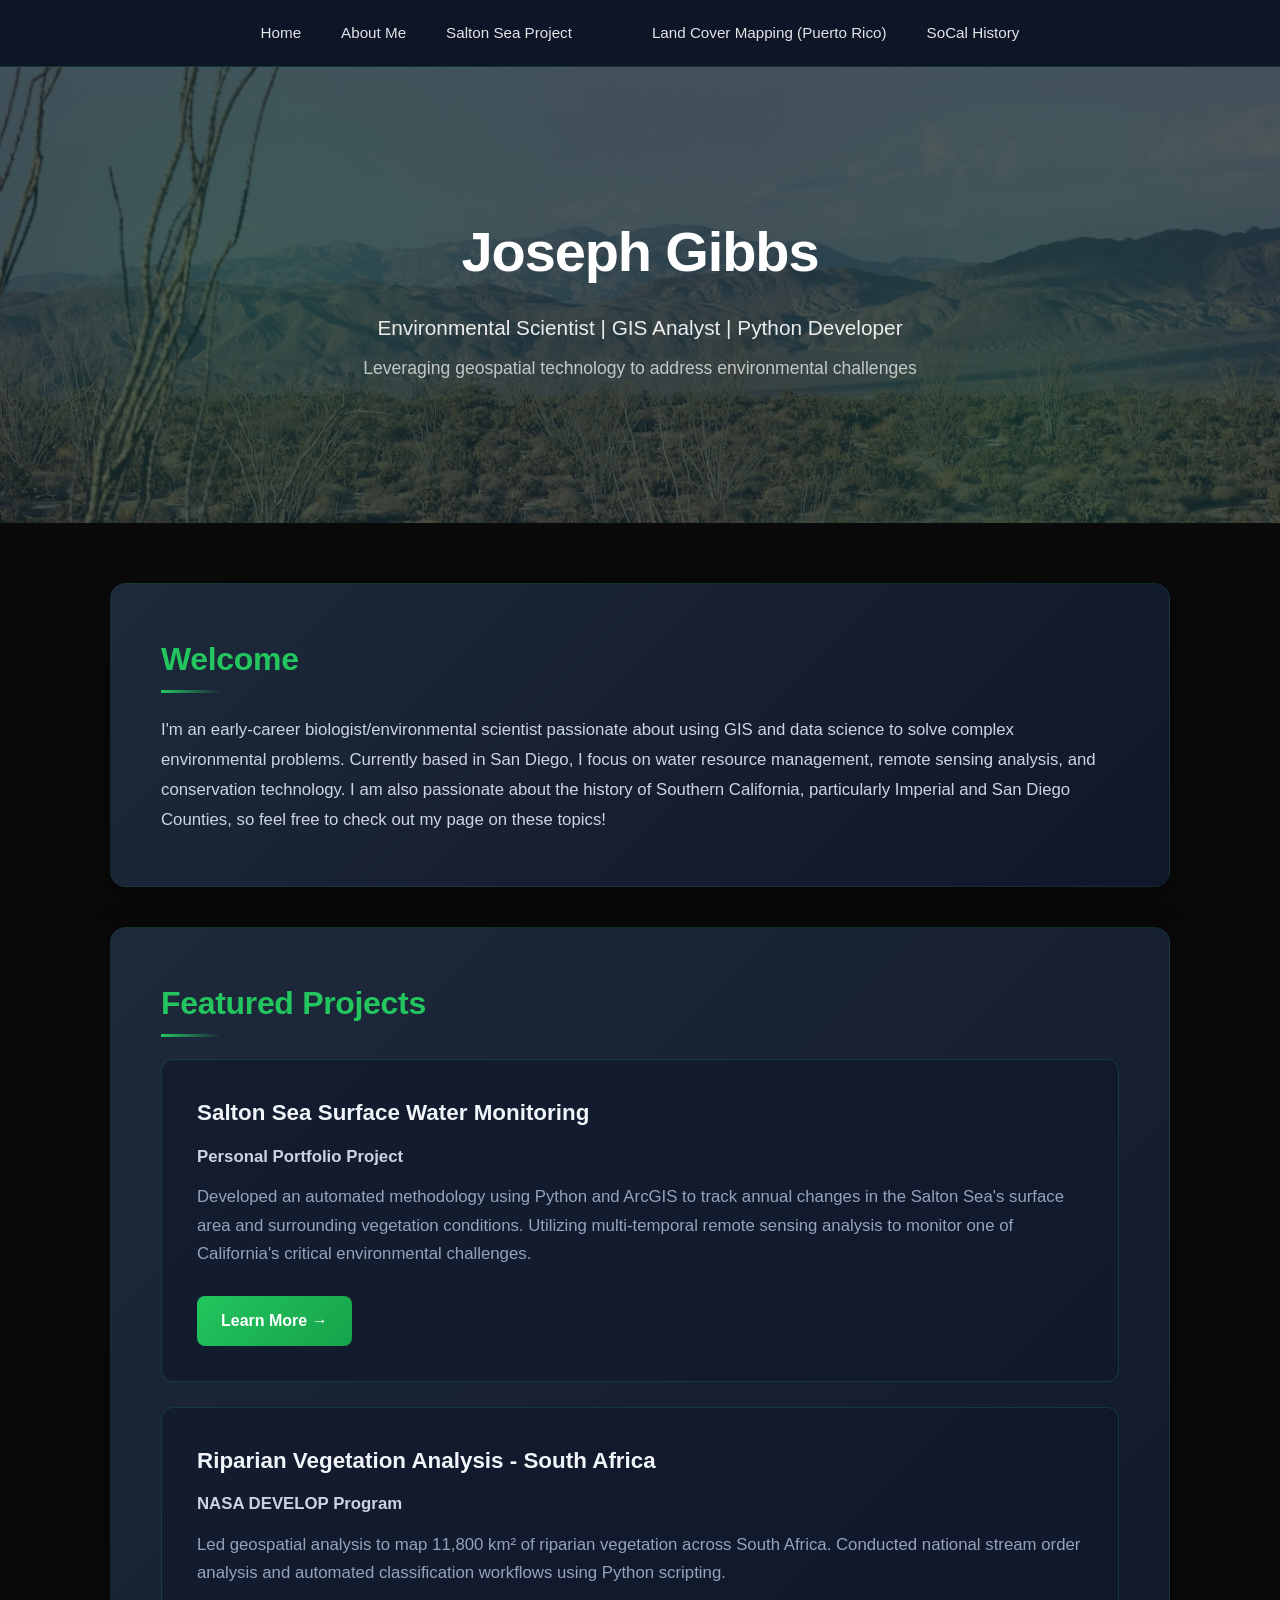
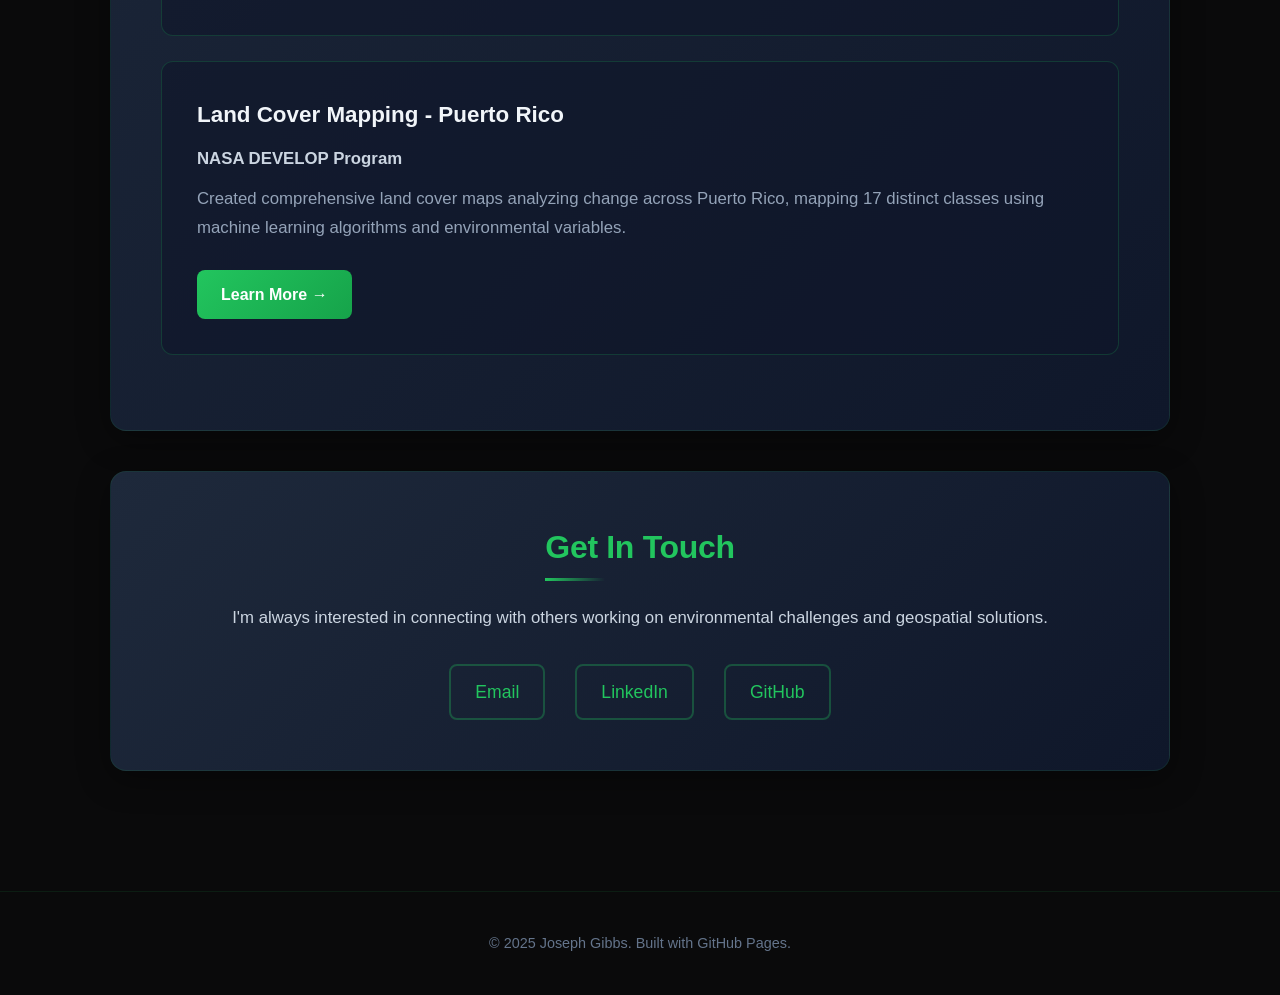
==== index.html @ ae23057c "Remove project link from index.html Removed project link for Riparian Vegetation Analysis." ====
<!DOCTYPE html>
<html lang="en">
<head>
    <meta charset="UTF-8">
    <meta name="viewport" content="width=device-width, initial-scale=1.0">
    <title>Joseph Gibbs - Environmental Scientist</title>
    <style>
        * {
            margin: 0;
            padding: 0;
            box-sizing: border-box;
        }
        
        body {
            font-family: 'Inter', -apple-system, BlinkMacSystemFont, 'Segoe UI', Roboto, sans-serif;
            line-height: 1.6;
            color: #e4e4e7;
            background: #0a0a0b;
        }
        
        nav {
            background: rgba(15, 23, 42, 0.95);
            backdrop-filter: blur(10px);
            padding: 20px 0;
            position: sticky;
            top: 0;
            z-index: 100;
            border-bottom: 1px solid rgba(34, 197, 94, 0.2);
        }
        
        nav ul {
            list-style: none;
            display: flex;
            justify-content: center;
            flex-wrap: wrap;
            gap: 40px;
            padding: 0 20px;
        }
        
        nav a {
            color: #e4e4e7;
            text-decoration: none;
            font-weight: 500;
            font-size: 0.95em;
            transition: all 0.3s ease;
            position: relative;
        }
        
        nav a::after {
            content: '';
            position: absolute;
            bottom: -5px;
            left: 0;
            width: 0;
            height: 2px;
            background: #22c55e;
            transition: width 0.3s ease;
        }
        
        nav a:hover {
            color: #22c55e;
        }
        
        nav a:hover::after {
            width: 100%;
        }
        
        header {
            background: linear-gradient(rgba(15, 23, 42, 0.7), rgba(15, 23, 42, 0.7)), url('IMG_2458.jpg');
            background-size: cover;
            background-position: center;
            background-attachment: fixed;
            color: white;
            padding: 140px 20px;
            text-align: center;
            position: relative;
            overflow: hidden;
        }
        
        header::before {
            content: '';
            position: absolute;
            top: 0;
            left: 0;
            right: 0;
            bottom: 0;
            background: radial-gradient(circle at 20% 50%, rgba(34, 197, 94, 0.15) 0%, transparent 50%),
                        radial-gradient(circle at 80% 80%, rgba(34, 197, 94, 0.15) 0%, transparent 50%);
        }
        
        header h1 {
            font-size: 3.5em;
            margin-bottom: 15px;
            position: relative;
            font-weight: 700;
            letter-spacing: -0.02em;
        }
        
        header p {
            font-size: 1.3em;
            opacity: 0.9;
            position: relative;
            font-weight: 300;
            margin-bottom: 10px;
        }
        
        header .tagline {
            font-size: 1.1em;
            opacity: 0.7;
            position: relative;
            font-weight: 300;
            max-width: 700px;
            margin: 0 auto;
        }
        
        .container {
            max-width: 1100px;
            margin: 0 auto;
            padding: 20px;
        }
        
        section {
            background: linear-gradient(135deg, #1e293b 0%, #0f172a 100%);
            margin: 40px 0;
            padding: 50px;
            border-radius: 16px;
            border: 1px solid rgba(34, 197, 94, 0.1);
            box-shadow: 0 8px 32px rgba(0, 0, 0, 0.4);
        }
        
        h2 {
            color: #22c55e;
            margin-bottom: 30px;
            font-size: 2em;
            font-weight: 700;
            letter-spacing: -0.01em;
            position: relative;
            display: inline-block;
        }
        
        h2::after {
            content: '';
            position: absolute;
            bottom: -8px;
            left: 0;
            width: 60px;
            height: 3px;
            background: linear-gradient(90deg, #22c55e, transparent);
        }
        
        section p {
            color: #cbd5e1;
            line-height: 1.8;
            font-size: 1.05em;
        }
        
        .project-card {
            background: rgba(15, 23, 42, 0.6);
            padding: 35px;
            margin-bottom: 25px;
            border-radius: 12px;
            border: 1px solid rgba(34, 197, 94, 0.2);
            transition: all 0.3s ease;
            position: relative;
            overflow: hidden;
        }
        
        .project-card::before {
            content: '';
            position: absolute;
            top: 0;
            left: 0;
            width: 4px;
            height: 100%;
            background: linear-gradient(180deg, #22c55e, #16a34a);
            transform: scaleY(0);
            transition: transform 0.3s ease;
        }
        
        .project-card:hover {
            transform: translateX(8px);
            border-color: rgba(34, 197, 94, 0.4);
            box-shadow: 0 12px 40px rgba(34, 197, 94, 0.2);
        }
        
        .project-card:hover::before {
            transform: scaleY(1);
        }
        
        .project-card h3 {
            color: #f1f5f9;
            margin-bottom: 12px;
            font-size: 1.4em;
            font-weight: 600;
        }
        
        .project-card p {
            color: #94a3b8;
            margin-bottom: 12px;
            line-height: 1.7;
        }
        
        .project-card strong {
            color: #cbd5e1;
        }
        
        .project-link {
            display: inline-flex;
            align-items: center;
            gap: 8px;
            background: linear-gradient(135deg, #22c55e, #16a34a);
            color: white;
            padding: 12px 24px;
            text-decoration: none;
            border-radius: 8px;
            margin-top: 15px;
            font-weight: 600;
            transition: all 0.3s ease;
        }
        
        .project-link:hover {
            transform: translateY(-2px);
            box-shadow: 0 8px 24px rgba(34, 197, 94, 0.4);
        }
        
        .contact {
            text-align: center;
        }
        
        .contact-links {
            display: flex;
            justify-content: center;
            gap: 30px;
            margin-top: 30px;
            flex-wrap: wrap;
        }
        
        .contact-links a {
            color: #22c55e;
            text-decoration: none;
            font-size: 1.1em;
            font-weight: 500;
            padding: 12px 24px;
            border: 2px solid rgba(34, 197, 94, 0.3);
            border-radius: 8px;
            transition: all 0.3s ease;
        }
        
        .contact-links a:hover {
            background: rgba(34, 197, 94, 0.1);
            border-color: #22c55e;
            transform: translateY(-2px);
        }
        
        footer {
            text-align: center;
            padding: 40px;
            color: #64748b;
            font-size: 0.9em;
            border-top: 1px solid rgba(34, 197, 94, 0.1);
            margin-top: 60px;
        }
        
        @media (max-width: 768px) {
            header h1 {
                font-size: 2.5em;
            }
            
            header {
                padding: 100px 20px;
            }
            
            section {
                padding: 30px 25px;
            }
            
            nav ul {
                gap: 20px;
            }
        }
    </style>
</head>
<body>
    <nav>
        <ul>
            <li><a href="index.html">Home</a></li>
            <li><a href="about.html">About Me</a></li>
            <li><a href="https://docs.google.com/document/d/1uhB0NEzAW7zWRnQWvnxLUS7gqbVurs_XlzyzQ2LSaoM/edit?tab=t.evo0hcvzxorc">Salton Sea Project</a></li>
            <li><a href="riparian-vegetation.html">
            <li><a href="https://arcg.is/0XiqeW1" target="_blank">Land Cover Mapping (Puerto Rico)</a></li>
            <li><a href="socal-history.html">SoCal History</a></li>
        </ul>
    </nav>

    <header>
        <h1>Joseph Gibbs</h1>
        <p>Environmental Scientist | GIS Analyst | Python Developer</p>
        <p class="tagline">Leveraging geospatial technology to address environmental challenges</p>
    </header>

    <div class="container">
        <section id="about">
            <h2>Welcome</h2>
            <p>I'm an early-career biologist/environmental scientist passionate about using GIS and data science to solve complex environmental problems. Currently based in San Diego, I focus on water resource management, remote sensing analysis, and conservation technology. I am also passionate about the history of Southern California, particularly Imperial and San Diego Counties, so feel free to check out my page on these topics!</p>
        </section>

        <section id="projects">
            <h2>Featured Projects</h2>
            
            <div class="project-card">
                <h3>Salton Sea Surface Water Monitoring</h3>
                <p><strong>Personal Portfolio Project</strong></p>
                <p>Developed an automated methodology using Python and ArcGIS to track annual changes in the Salton Sea's surface area and surrounding vegetation conditions. Utilizing multi-temporal remote sensing analysis to monitor one of California's critical environmental challenges.</p>
                <a href="https://docs.google.com/document/d/1uhB0NEzAW7zWRnQWvnxLUS7gqbVurs_XlzyzQ2LSaoM/edit?tab=t.evo0hcvzxorc" class="project-link">Learn More →</a>
            </div>

            <div class="project-card">
                <h3>Riparian Vegetation Analysis - South Africa</h3>
                <p><strong>NASA DEVELOP Program</strong></p>
                <p>Led geospatial analysis to map 11,800 km² of riparian vegetation across South Africa. Conducted national stream order analysis and automated classification workflows using Python scripting.</p>
            </div>

            <div class="project-card">
                <h3>Land Cover Mapping - Puerto Rico</h3>
                <p><strong>NASA DEVELOP Program</strong></p>
                <p>Created comprehensive land cover maps analyzing change across Puerto Rico, mapping 17 distinct classes using machine learning algorithms and environmental variables.</p>
                <a href="https://arcg.is/0XiqeW1" class="project-link">Learn More →</a>
            </div>
        </section>

        <section id="contact" class="contact">
            <h2>Get In Touch</h2>
            <p>I'm always interested in connecting with others working on environmental challenges and geospatial solutions.</p>
            <div class="contact-links">
                <a href="mailto:joegibbs2002@gmail.com">Email</a>
                <a href="https://www.linkedin.com/in/joseph-gibbs-aa3a4a300/" target="_blank">LinkedIn</a>
                <a href="https://github.com/jgibbs2002" target="_blank">GitHub</a>
            </div>
        </section>
    </div>

    <footer>
        <p>&copy; 2025 Joseph Gibbs. Built with GitHub Pages.</p>
    </footer>
</body>
</html>
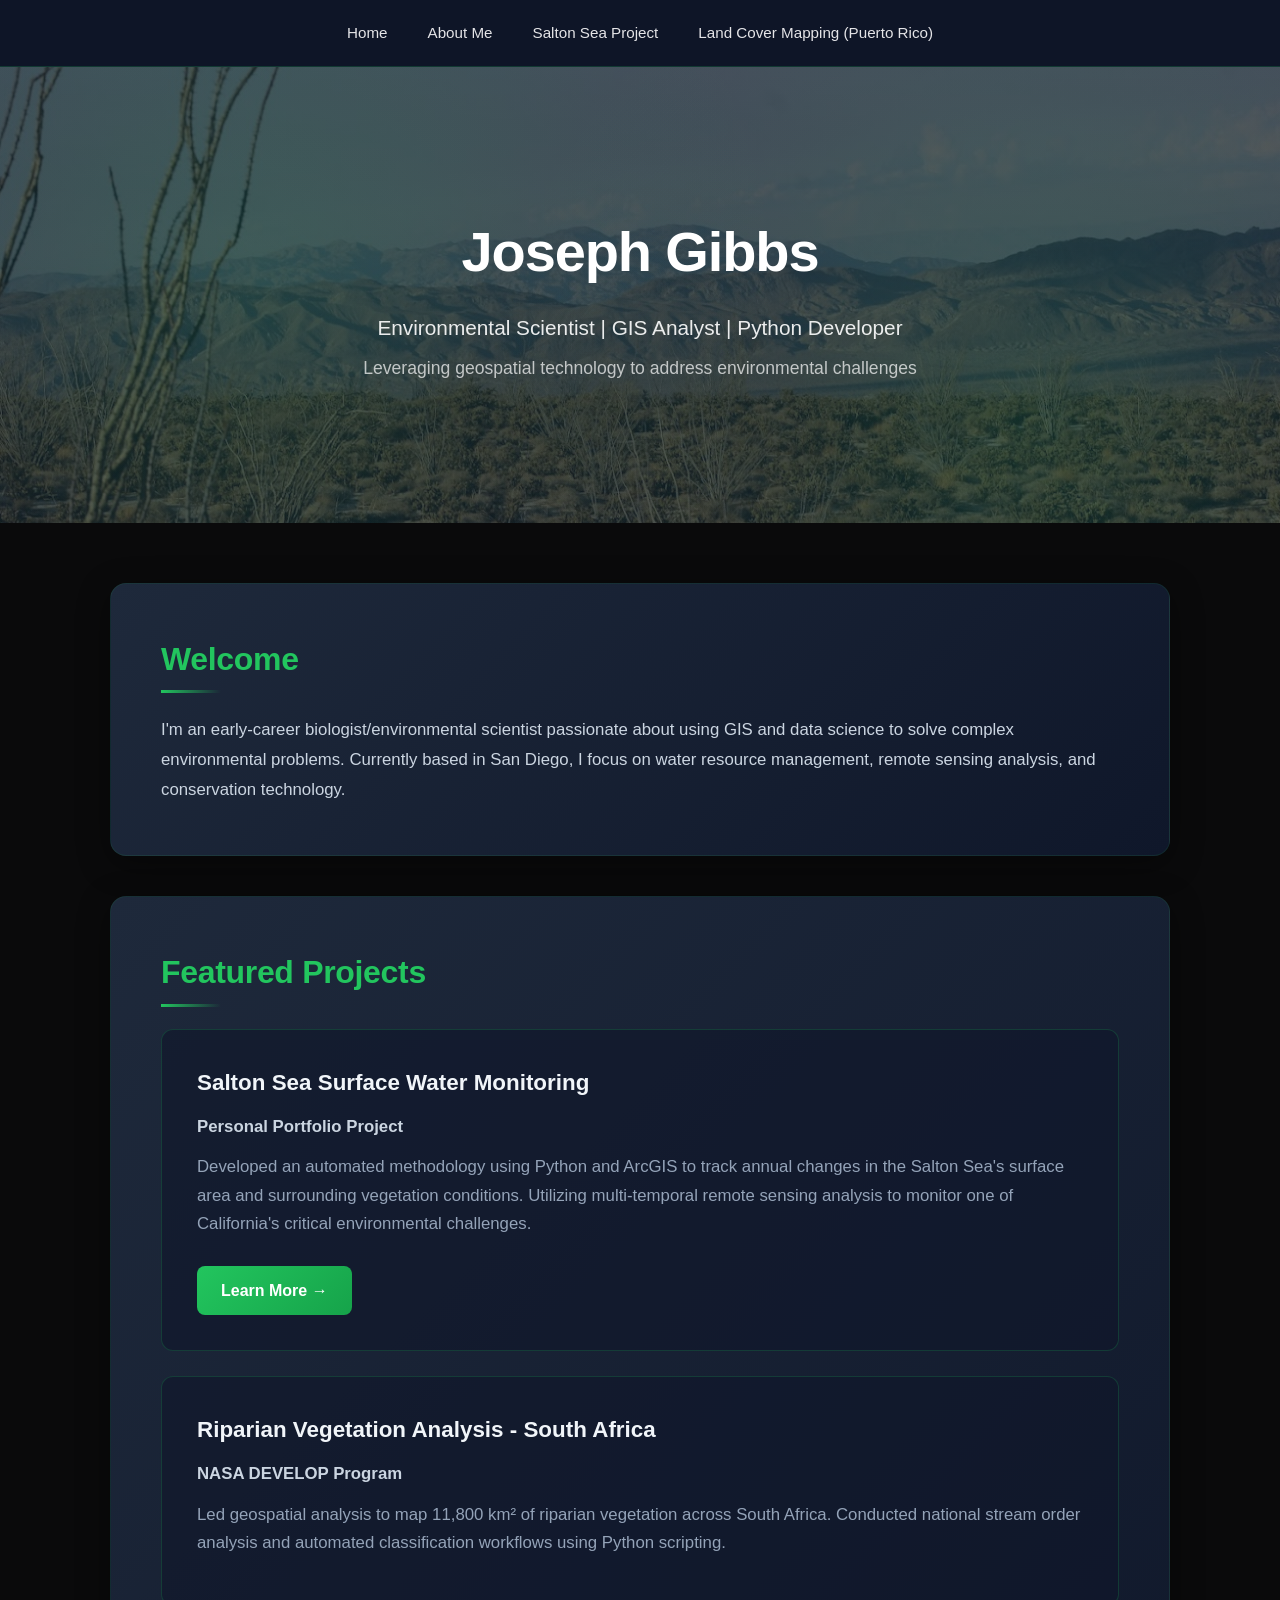
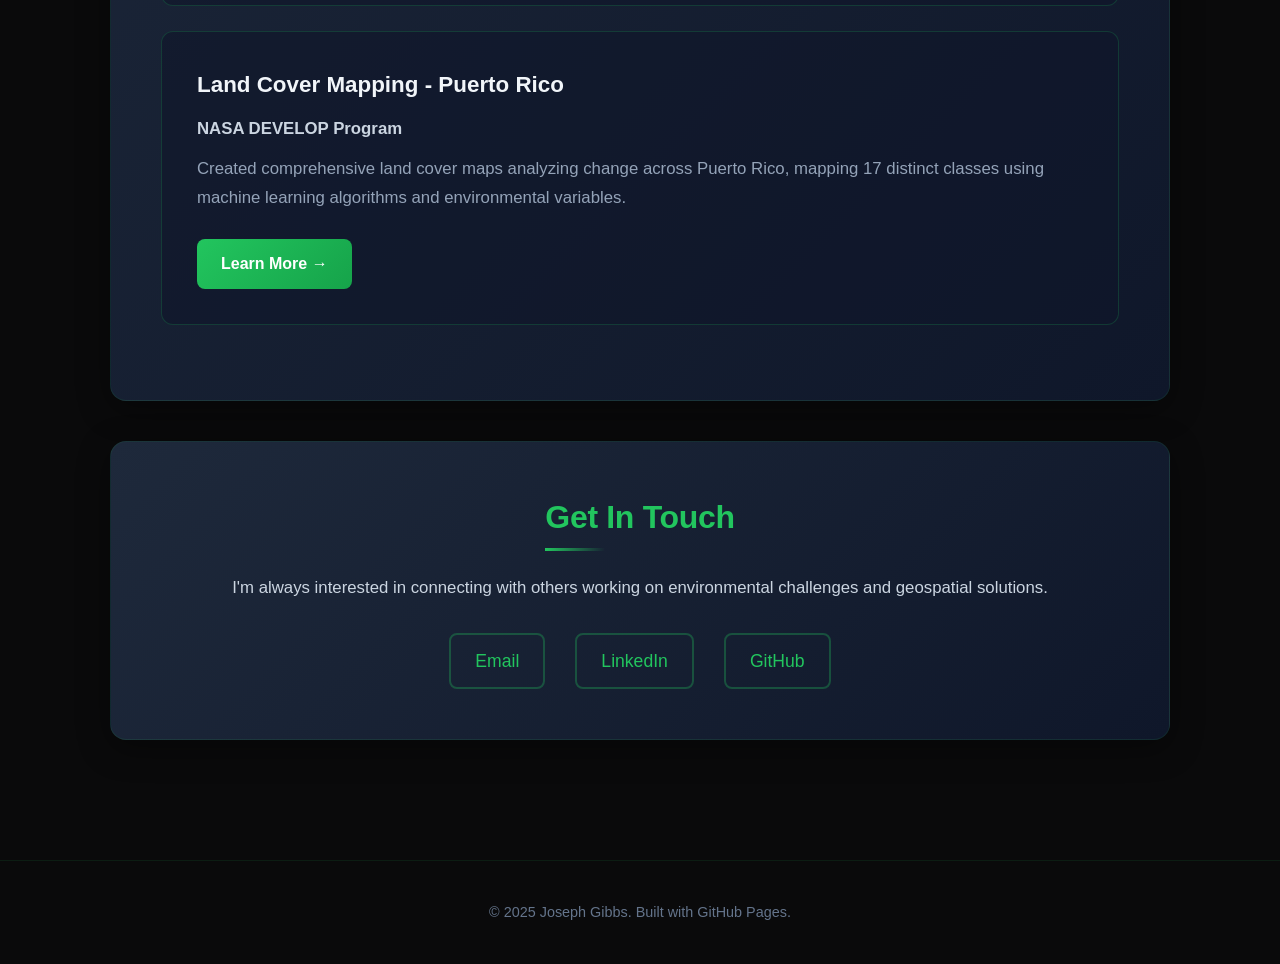
==== commit 28dbb664: "Update index.html to refine content and links Removed links to riparian vegetation and SoCal history" ====
--- a/index.html
+++ b/index.html
@@ -1,4 +1,3 @@
-
 <!DOCTYPE html>
 <html lang="en">
 <head>
@@ -287,9 +286,7 @@
             <li><a href="index.html">Home</a></li>
             <li><a href="about.html">About Me</a></li>
             <li><a href="https://docs.google.com/document/d/1uhB0NEzAW7zWRnQWvnxLUS7gqbVurs_XlzyzQ2LSaoM/edit?tab=t.evo0hcvzxorc">Salton Sea Project</a></li>
-            <li><a href="riparian-vegetation.html">
             <li><a href="https://arcg.is/0XiqeW1" target="_blank">Land Cover Mapping (Puerto Rico)</a></li>
-            <li><a href="socal-history.html">SoCal History</a></li>
         </ul>
     </nav>
 
@@ -302,7 +299,7 @@
     <div class="container">
         <section id="about">
             <h2>Welcome</h2>
-            <p>I'm an early-career biologist/environmental scientist passionate about using GIS and data science to solve complex environmental problems. Currently based in San Diego, I focus on water resource management, remote sensing analysis, and conservation technology. I am also passionate about the history of Southern California, particularly Imperial and San Diego Counties, so feel free to check out my page on these topics!</p>
+            <p>I'm an early-career biologist/environmental scientist passionate about using GIS and data science to solve complex environmental problems. Currently based in San Diego, I focus on water resource management, remote sensing analysis, and conservation technology.</p>
         </section>
 
         <section id="projects">
@@ -314,7 +311,7 @@
                 <p>Developed an automated methodology using Python and ArcGIS to track annual changes in the Salton Sea's surface area and surrounding vegetation conditions. Utilizing multi-temporal remote sensing analysis to monitor one of California's critical environmental challenges.</p>
                 <a href="https://docs.google.com/document/d/1uhB0NEzAW7zWRnQWvnxLUS7gqbVurs_XlzyzQ2LSaoM/edit?tab=t.evo0hcvzxorc" class="project-link">Learn More →</a>
             </div>
-
+            
             <div class="project-card">
                 <h3>Riparian Vegetation Analysis - South Africa</h3>
                 <p><strong>NASA DEVELOP Program</strong></p>
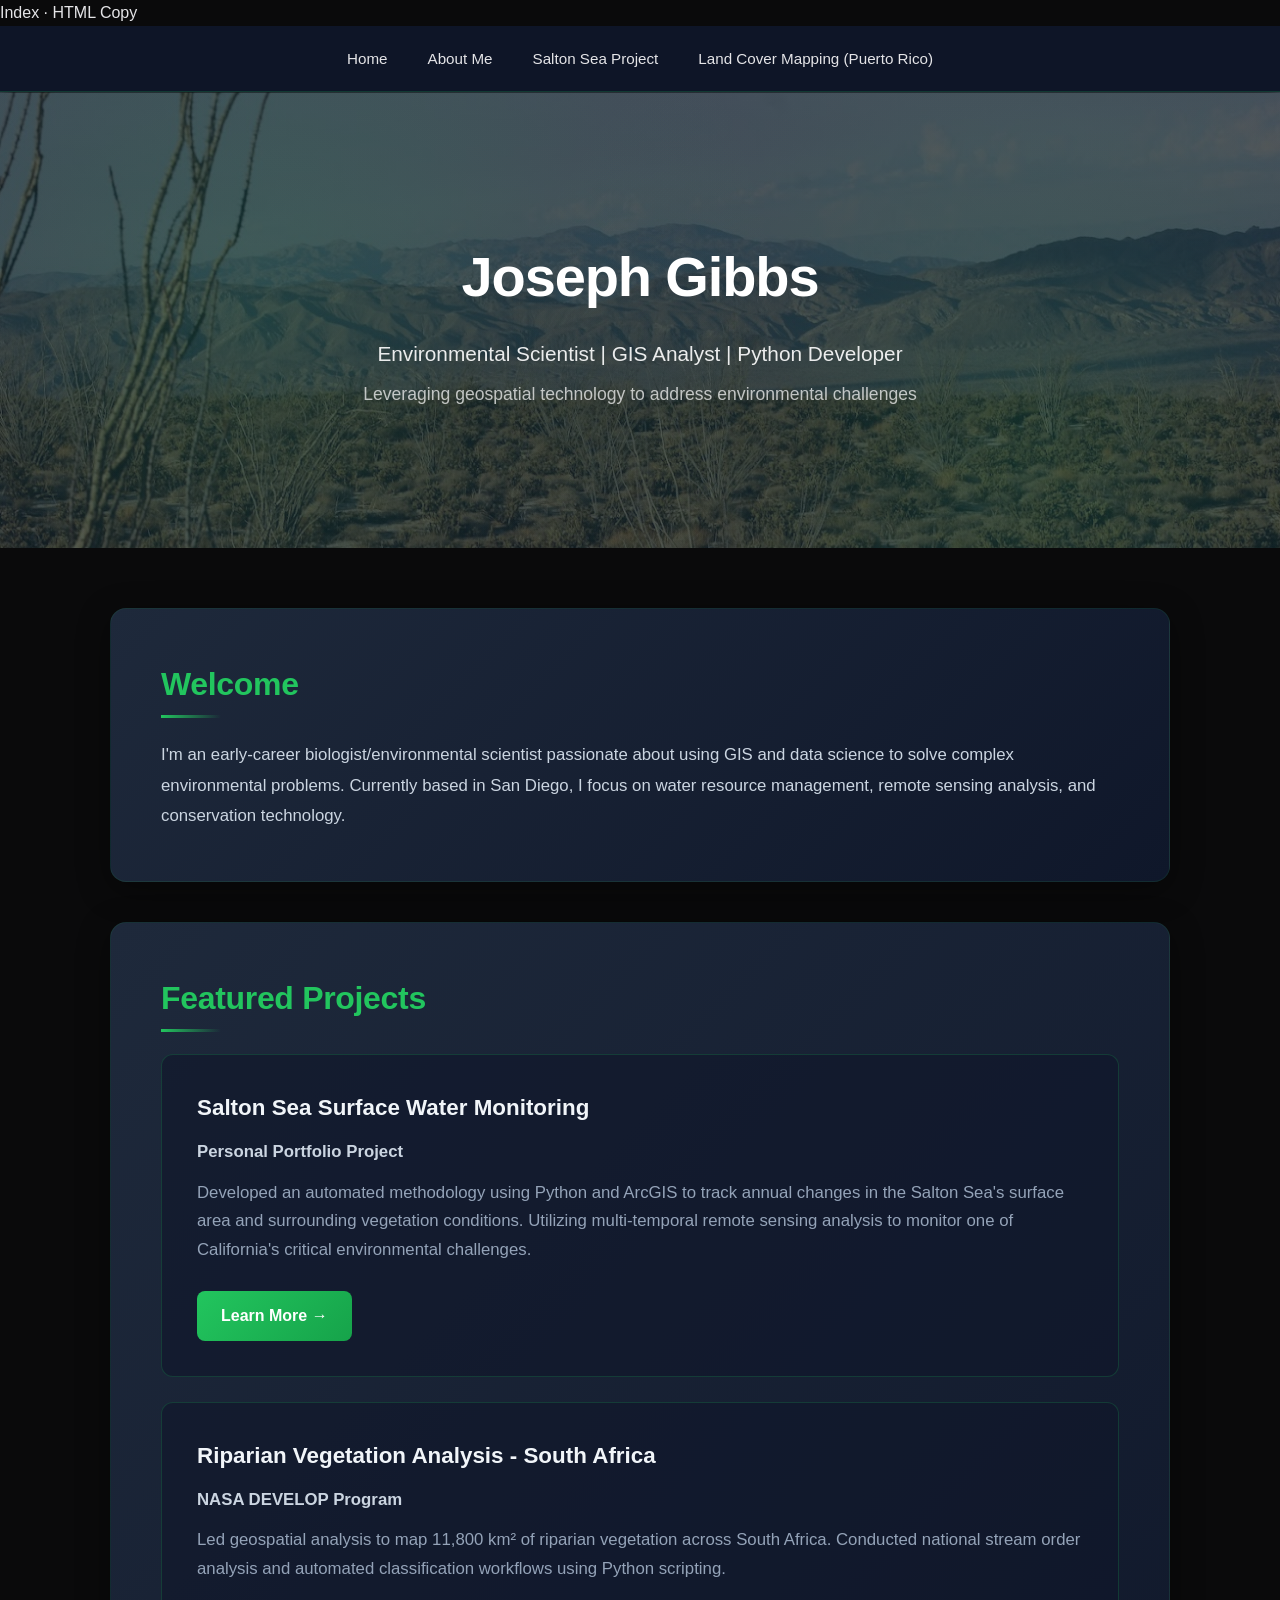
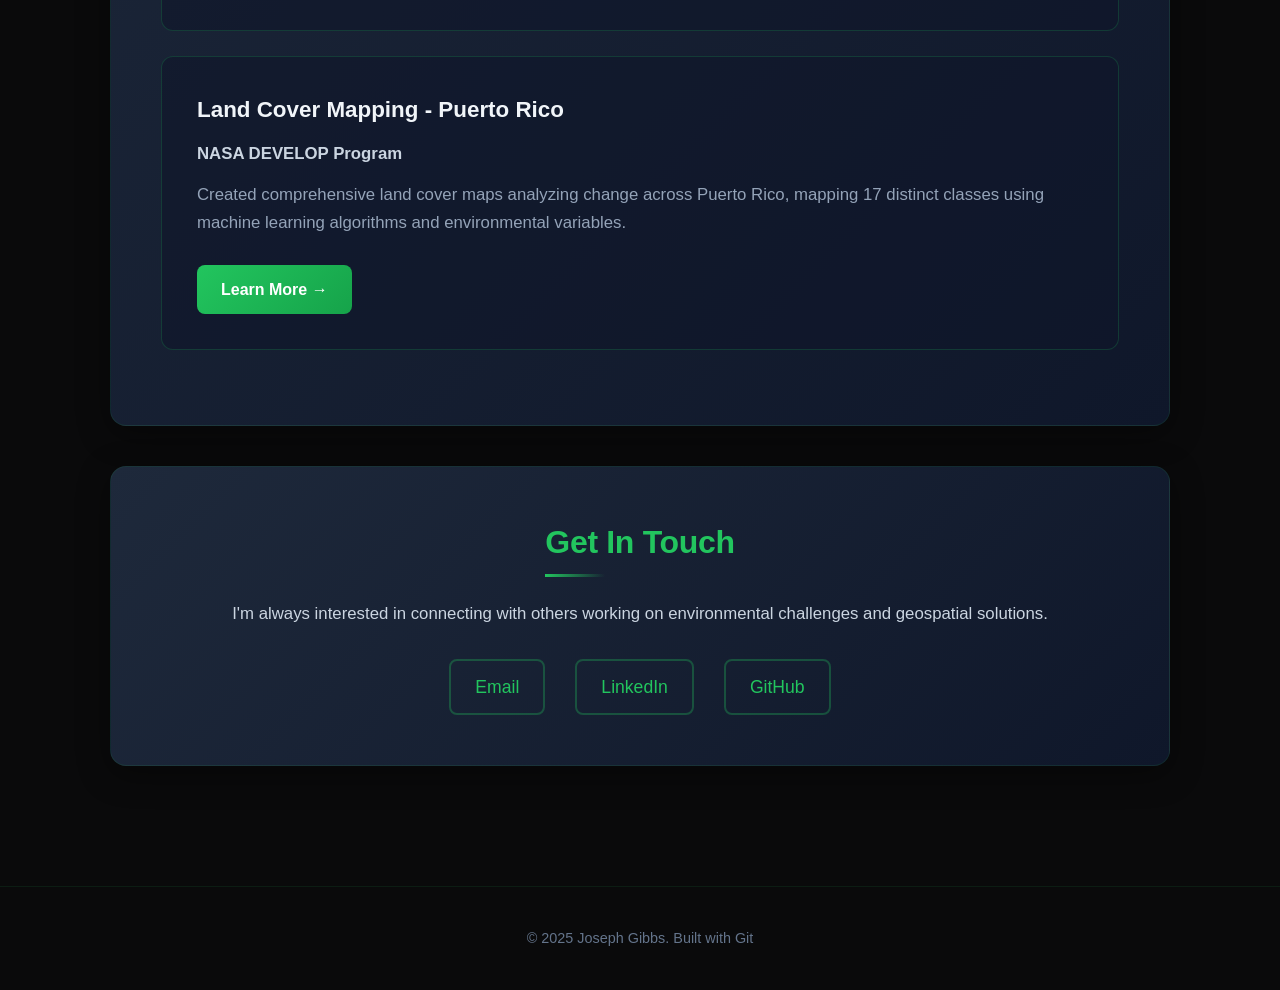
==== commit 1c85f015: "Update Salton Sea Project links and footer" ====
--- a/index.html
+++ b/index.html
@@ -1,3 +1,6 @@
+Index · HTML
+Copy
+
 <!DOCTYPE html>
 <html lang="en">
 <head>
@@ -285,7 +288,7 @@
         <ul>
             <li><a href="index.html">Home</a></li>
             <li><a href="about.html">About Me</a></li>
-            <li><a href="https://docs.google.com/document/d/1uhB0NEzAW7zWRnQWvnxLUS7gqbVurs_XlzyzQ2LSaoM/edit?tab=t.evo0hcvzxorc">Salton Sea Project</a></li>
+            <li><a href="https://arcg.is/1jDjmK0" target="_blank">Salton Sea Project</a></li>
             <li><a href="https://arcg.is/0XiqeW1" target="_blank">Land Cover Mapping (Puerto Rico)</a></li>
         </ul>
     </nav>
@@ -309,7 +312,7 @@
                 <h3>Salton Sea Surface Water Monitoring</h3>
                 <p><strong>Personal Portfolio Project</strong></p>
                 <p>Developed an automated methodology using Python and ArcGIS to track annual changes in the Salton Sea's surface area and surrounding vegetation conditions. Utilizing multi-temporal remote sensing analysis to monitor one of California's critical environmental challenges.</p>
-                <a href="https://docs.google.com/document/d/1uhB0NEzAW7zWRnQWvnxLUS7gqbVurs_XlzyzQ2LSaoM/edit?tab=t.evo0hcvzxorc" class="project-link">Learn More →</a>
+                <a href="https://arcg.is/1jDjmK0" class="project-link" target="_blank">Learn More →</a>
             </div>
             
             <div class="project-card">
@@ -338,7 +341,4 @@
     </div>
 
     <footer>
-        <p>&copy; 2025 Joseph Gibbs. Built with GitHub Pages.</p>
-    </footer>
-</body>
-</html>
+        <p>&copy; 2025 Joseph Gibbs. Built with Git
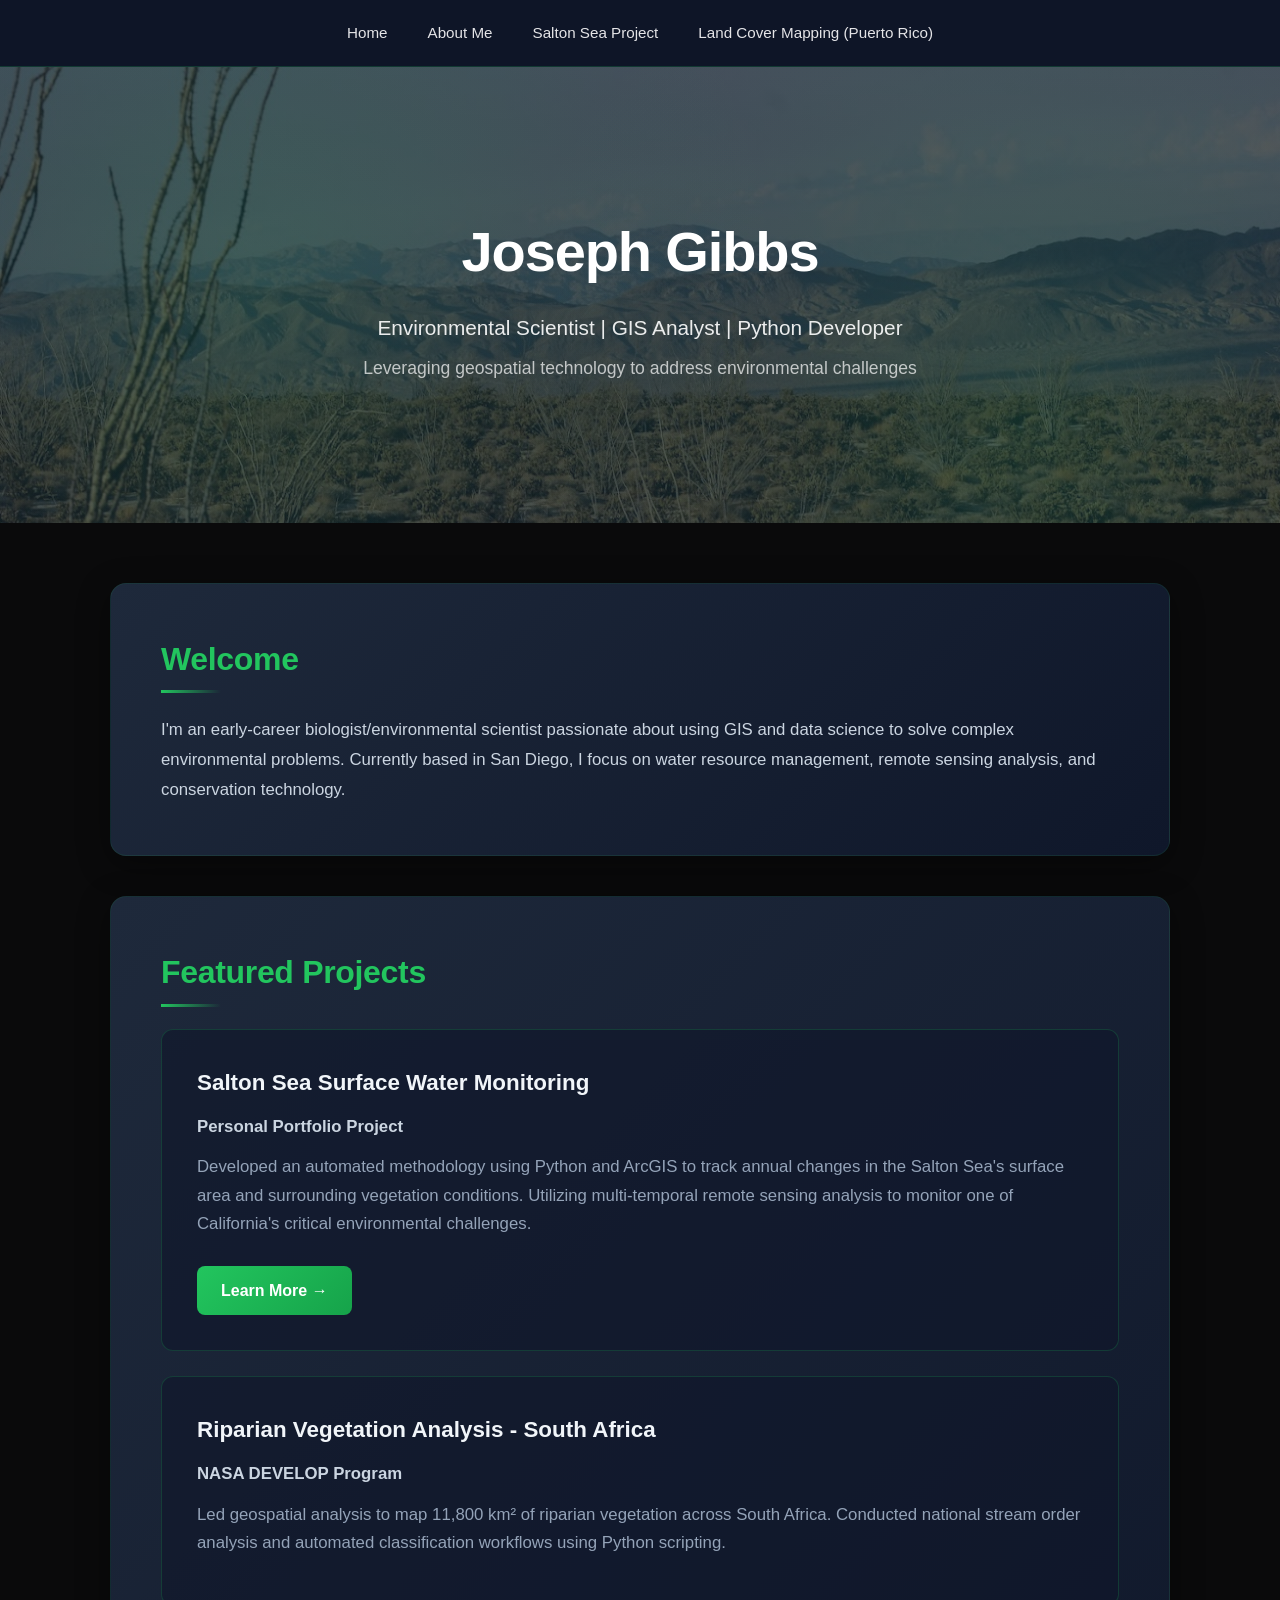
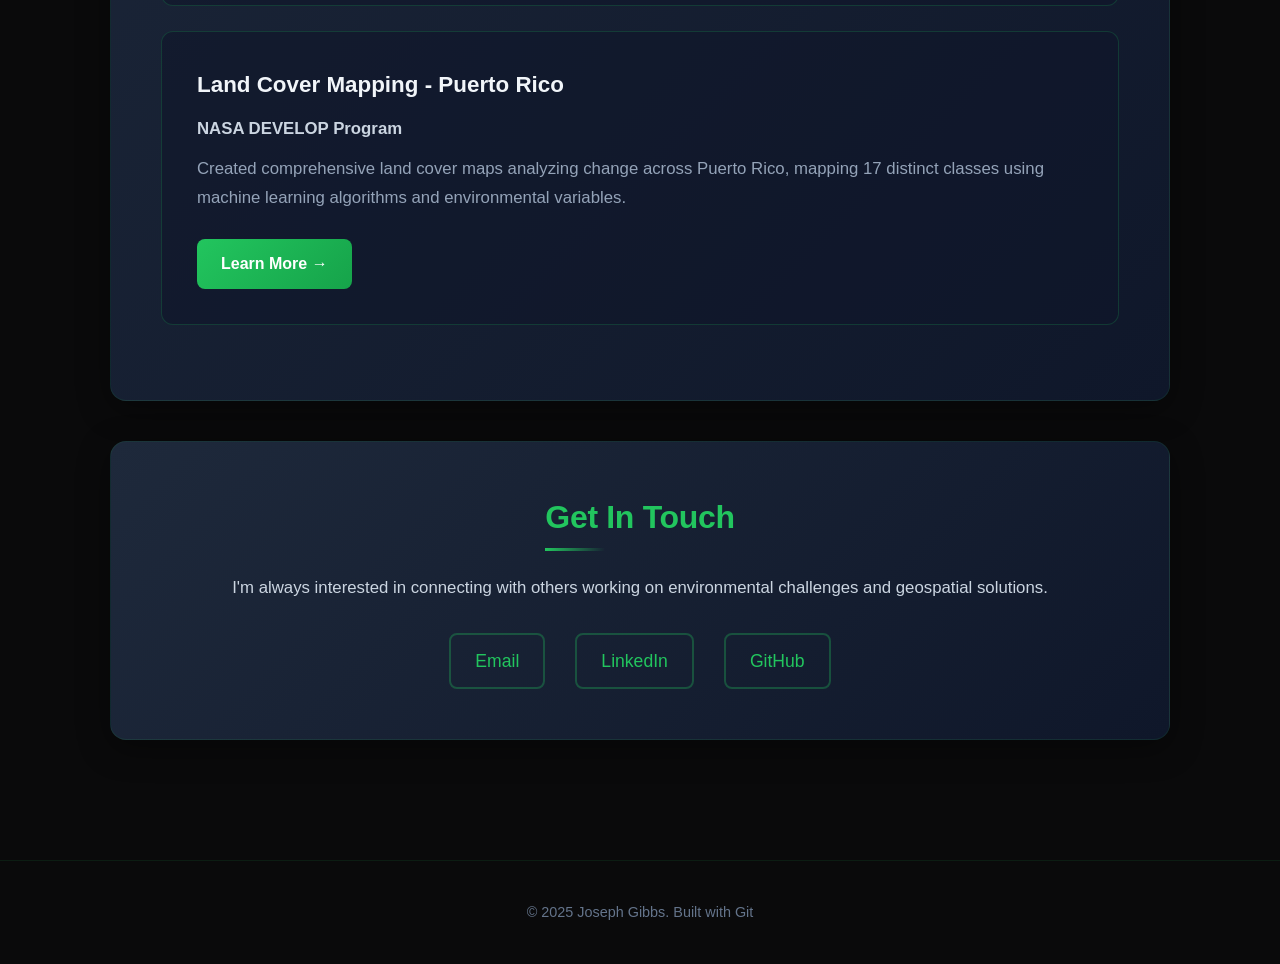
==== commit 0065b62e: "Remove unnecessary lines from index.html" ====
--- a/index.html
+++ b/index.html
@@ -1,6 +1,3 @@
-Index · HTML
-Copy
-
 <!DOCTYPE html>
 <html lang="en">
 <head>
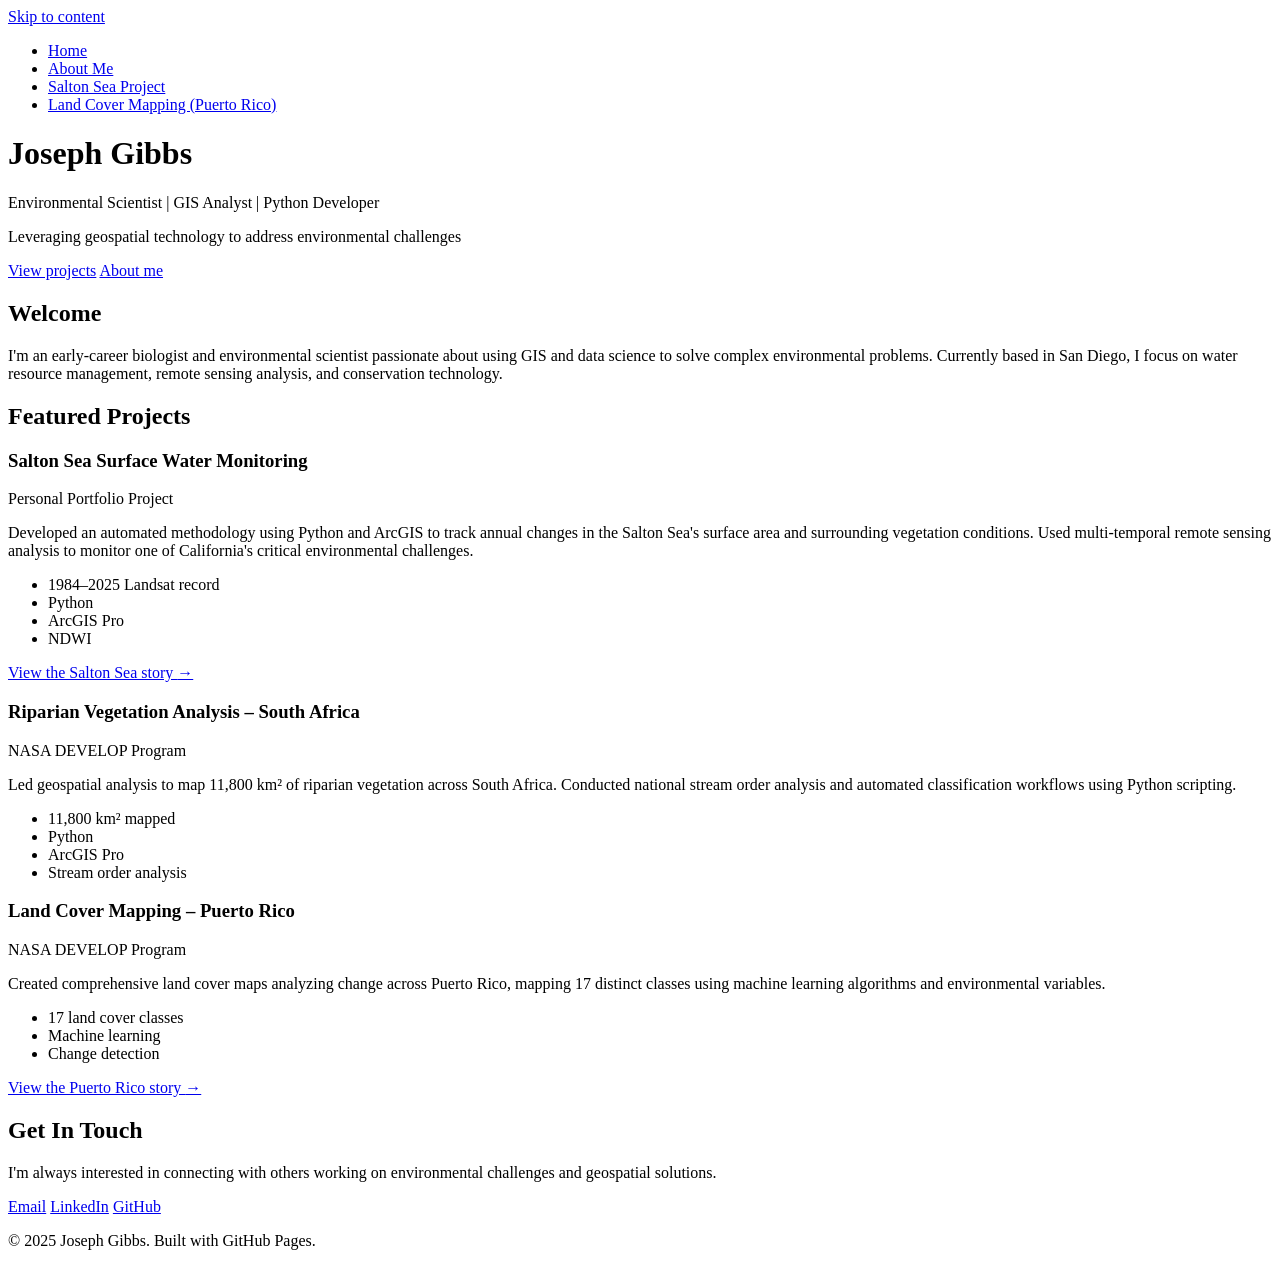
==== commit 66118fb5: "Refactor index.html for SEO and accessibility improvements Updated page title and added meta tags fo" ====
--- a/index.html
+++ b/index.html
@@ -3,327 +3,86 @@
 <head>
     <meta charset="UTF-8">
     <meta name="viewport" content="width=device-width, initial-scale=1.0">
-    <title>Joseph Gibbs - Environmental Scientist</title>
-    <style>
-        * {
-            margin: 0;
-            padding: 0;
-            box-sizing: border-box;
-        }
-        
-        body {
-            font-family: 'Inter', -apple-system, BlinkMacSystemFont, 'Segoe UI', Roboto, sans-serif;
-            line-height: 1.6;
-            color: #e4e4e7;
-            background: #0a0a0b;
-        }
-        
-        nav {
-            background: rgba(15, 23, 42, 0.95);
-            backdrop-filter: blur(10px);
-            padding: 20px 0;
-            position: sticky;
-            top: 0;
-            z-index: 100;
-            border-bottom: 1px solid rgba(34, 197, 94, 0.2);
-        }
-        
-        nav ul {
-            list-style: none;
-            display: flex;
-            justify-content: center;
-            flex-wrap: wrap;
-            gap: 40px;
-            padding: 0 20px;
-        }
-        
-        nav a {
-            color: #e4e4e7;
-            text-decoration: none;
-            font-weight: 500;
-            font-size: 0.95em;
-            transition: all 0.3s ease;
-            position: relative;
-        }
-        
-        nav a::after {
-            content: '';
-            position: absolute;
-            bottom: -5px;
-            left: 0;
-            width: 0;
-            height: 2px;
-            background: #22c55e;
-            transition: width 0.3s ease;
-        }
-        
-        nav a:hover {
-            color: #22c55e;
-        }
-        
-        nav a:hover::after {
-            width: 100%;
-        }
-        
-        header {
-            background: linear-gradient(rgba(15, 23, 42, 0.7), rgba(15, 23, 42, 0.7)), url('IMG_2458.jpg');
-            background-size: cover;
-            background-position: center;
-            background-attachment: fixed;
-            color: white;
-            padding: 140px 20px;
-            text-align: center;
-            position: relative;
-            overflow: hidden;
-        }
-        
-        header::before {
-            content: '';
-            position: absolute;
-            top: 0;
-            left: 0;
-            right: 0;
-            bottom: 0;
-            background: radial-gradient(circle at 20% 50%, rgba(34, 197, 94, 0.15) 0%, transparent 50%),
-                        radial-gradient(circle at 80% 80%, rgba(34, 197, 94, 0.15) 0%, transparent 50%);
-        }
-        
-        header h1 {
-            font-size: 3.5em;
-            margin-bottom: 15px;
-            position: relative;
-            font-weight: 700;
-            letter-spacing: -0.02em;
-        }
-        
-        header p {
-            font-size: 1.3em;
-            opacity: 0.9;
-            position: relative;
-            font-weight: 300;
-            margin-bottom: 10px;
-        }
-        
-        header .tagline {
-            font-size: 1.1em;
-            opacity: 0.7;
-            position: relative;
-            font-weight: 300;
-            max-width: 700px;
-            margin: 0 auto;
-        }
-        
-        .container {
-            max-width: 1100px;
-            margin: 0 auto;
-            padding: 20px;
-        }
-        
-        section {
-            background: linear-gradient(135deg, #1e293b 0%, #0f172a 100%);
-            margin: 40px 0;
-            padding: 50px;
-            border-radius: 16px;
-            border: 1px solid rgba(34, 197, 94, 0.1);
-            box-shadow: 0 8px 32px rgba(0, 0, 0, 0.4);
-        }
-        
-        h2 {
-            color: #22c55e;
-            margin-bottom: 30px;
-            font-size: 2em;
-            font-weight: 700;
-            letter-spacing: -0.01em;
-            position: relative;
-            display: inline-block;
-        }
-        
-        h2::after {
-            content: '';
-            position: absolute;
-            bottom: -8px;
-            left: 0;
-            width: 60px;
-            height: 3px;
-            background: linear-gradient(90deg, #22c55e, transparent);
-        }
-        
-        section p {
-            color: #cbd5e1;
-            line-height: 1.8;
-            font-size: 1.05em;
-        }
-        
-        .project-card {
-            background: rgba(15, 23, 42, 0.6);
-            padding: 35px;
-            margin-bottom: 25px;
-            border-radius: 12px;
-            border: 1px solid rgba(34, 197, 94, 0.2);
-            transition: all 0.3s ease;
-            position: relative;
-            overflow: hidden;
-        }
-        
-        .project-card::before {
-            content: '';
-            position: absolute;
-            top: 0;
-            left: 0;
-            width: 4px;
-            height: 100%;
-            background: linear-gradient(180deg, #22c55e, #16a34a);
-            transform: scaleY(0);
-            transition: transform 0.3s ease;
-        }
-        
-        .project-card:hover {
-            transform: translateX(8px);
-            border-color: rgba(34, 197, 94, 0.4);
-            box-shadow: 0 12px 40px rgba(34, 197, 94, 0.2);
-        }
-        
-        .project-card:hover::before {
-            transform: scaleY(1);
-        }
-        
-        .project-card h3 {
-            color: #f1f5f9;
-            margin-bottom: 12px;
-            font-size: 1.4em;
-            font-weight: 600;
-        }
-        
-        .project-card p {
-            color: #94a3b8;
-            margin-bottom: 12px;
-            line-height: 1.7;
-        }
-        
-        .project-card strong {
-            color: #cbd5e1;
-        }
-        
-        .project-link {
-            display: inline-flex;
-            align-items: center;
-            gap: 8px;
-            background: linear-gradient(135deg, #22c55e, #16a34a);
-            color: white;
-            padding: 12px 24px;
-            text-decoration: none;
-            border-radius: 8px;
-            margin-top: 15px;
-            font-weight: 600;
-            transition: all 0.3s ease;
-        }
-        
-        .project-link:hover {
-            transform: translateY(-2px);
-            box-shadow: 0 8px 24px rgba(34, 197, 94, 0.4);
-        }
-        
-        .contact {
-            text-align: center;
-        }
-        
-        .contact-links {
-            display: flex;
-            justify-content: center;
-            gap: 30px;
-            margin-top: 30px;
-            flex-wrap: wrap;
-        }
-        
-        .contact-links a {
-            color: #22c55e;
-            text-decoration: none;
-            font-size: 1.1em;
-            font-weight: 500;
-            padding: 12px 24px;
-            border: 2px solid rgba(34, 197, 94, 0.3);
-            border-radius: 8px;
-            transition: all 0.3s ease;
-        }
-        
-        .contact-links a:hover {
-            background: rgba(34, 197, 94, 0.1);
-            border-color: #22c55e;
-            transform: translateY(-2px);
-        }
-        
-        footer {
-            text-align: center;
-            padding: 40px;
-            color: #64748b;
-            font-size: 0.9em;
-            border-top: 1px solid rgba(34, 197, 94, 0.1);
-            margin-top: 60px;
-        }
-        
-        @media (max-width: 768px) {
-            header h1 {
-                font-size: 2.5em;
-            }
-            
-            header {
-                padding: 100px 20px;
-            }
-            
-            section {
-                padding: 30px 25px;
-            }
-            
-            nav ul {
-                gap: 20px;
-            }
-        }
-    </style>
+    <title>Joseph Gibbs | Environmental Scientist &amp; GIS Analyst</title>
+    <meta name="description" content="Portfolio of Joseph Gibbs: environmental scientist and GIS analyst working on remote sensing, water resources and conservation technology.">
+    <meta name="theme-color" content="#0f172a">
+    <meta property="og:type" content="website">
+    <meta property="og:title" content="Joseph Gibbs | Environmental Scientist &amp; GIS Analyst">
+    <meta property="og:description" content="GIS, remote sensing and Python for environmental problems: Salton Sea monitoring, NASA DEVELOP projects and more.">
+    <meta property="og:image" content="IMG_2458.jpg">
+    <link rel="icon" href="data:image/svg+xml,%3Csvg xmlns='http://www.w3.org/2000/svg' viewBox='0 0 32 32'%3E%3Ccircle cx='16' cy='16' r='14' fill='%2322c55e'/%3E%3C/svg%3E">
+    <link rel="preconnect" href="https://fonts.googleapis.com">
+    <link rel="preconnect" href="https://fonts.gstatic.com" crossorigin>
+    <link href="https://fonts.googleapis.com/css2?family=Inter:wght@300;400;500;600;700&display=swap" rel="stylesheet">
+    <link rel="stylesheet" href="style.css">
 </head>
 <body>
-    <nav>
+    <a class="skip-link" href="#main">Skip to content</a>
+
+    <nav aria-label="Main">
         <ul>
-            <li><a href="index.html">Home</a></li>
+            <li><a href="index.html" aria-current="page">Home</a></li>
             <li><a href="about.html">About Me</a></li>
-            <li><a href="https://arcg.is/1jDjmK0" target="_blank">Salton Sea Project</a></li>
-            <li><a href="https://arcg.is/0XiqeW1" target="_blank">Land Cover Mapping (Puerto Rico)</a></li>
+            <li><a href="https://arcg.is/1CanWe5" target="_blank" rel="noopener noreferrer">Salton Sea Project</a></li>
+            <li><a href="https://arcg.is/0XiqeW1" target="_blank" rel="noopener noreferrer">Land Cover Mapping (Puerto Rico)</a></li>
         </ul>
     </nav>
 
-    <header>
+    <header class="hero">
         <h1>Joseph Gibbs</h1>
-        <p>Environmental Scientist | GIS Analyst | Python Developer</p>
+        <p class="role">Environmental Scientist | GIS Analyst | Python Developer</p>
         <p class="tagline">Leveraging geospatial technology to address environmental challenges</p>
+        <div class="hero-actions">
+            <a class="btn btn-primary" href="#projects">View projects</a>
+            <a class="btn btn-ghost" href="about.html">About me</a>
+        </div>
     </header>
 
-    <div class="container">
+    <main id="main" class="container">
         <section id="about">
             <h2>Welcome</h2>
-            <p>I'm an early-career biologist/environmental scientist passionate about using GIS and data science to solve complex environmental problems. Currently based in San Diego, I focus on water resource management, remote sensing analysis, and conservation technology.</p>
+            <p>I'm an early-career biologist and environmental scientist passionate about using GIS and data science to solve complex environmental problems. Currently based in San Diego, I focus on water resource management, remote sensing analysis, and conservation technology.</p>
         </section>
 
         <section id="projects">
             <h2>Featured Projects</h2>
-            
-            <div class="project-card">
+
+            <article class="project-card">
                 <h3>Salton Sea Surface Water Monitoring</h3>
-                <p><strong>Personal Portfolio Project</strong></p>
-                <p>Developed an automated methodology using Python and ArcGIS to track annual changes in the Salton Sea's surface area and surrounding vegetation conditions. Utilizing multi-temporal remote sensing analysis to monitor one of California's critical environmental challenges.</p>
-                <a href="https://arcg.is/1jDjmK0" class="project-link" target="_blank">Learn More →</a>
-            </div>
-            
-            <div class="project-card">
-                <h3>Riparian Vegetation Analysis - South Africa</h3>
-                <p><strong>NASA DEVELOP Program</strong></p>
+                <p class="org">Personal Portfolio Project</p>
+                <p>Developed an automated methodology using Python and ArcGIS to track annual changes in the Salton Sea's surface area and surrounding vegetation conditions. Used multi-temporal remote sensing analysis to monitor one of California's critical environmental challenges.</p>
+                <ul class="chips" aria-label="Project highlights">
+                    <li class="stat">1984&ndash;2025 Landsat record</li>
+                    <li>Python</li>
+                    <li>ArcGIS Pro</li>
+                    <li>NDWI</li>
+                </ul>
+                <a href="https://arcg.is/1CanWe5" class="project-link" target="_blank" rel="noopener noreferrer">View the Salton Sea story <span aria-hidden="true">&rarr;</span></a>
+            </article>
+
+            <article class="project-card">
+                <h3>Riparian Vegetation Analysis &ndash; South Africa</h3>
+                <p class="org">NASA DEVELOP Program</p>
                 <p>Led geospatial analysis to map 11,800 km² of riparian vegetation across South Africa. Conducted national stream order analysis and automated classification workflows using Python scripting.</p>
-            </div>
+                <ul class="chips" aria-label="Project highlights">
+                    <li class="stat">11,800 km² mapped</li>
+                    <li>Python</li>
+                    <li>ArcGIS Pro</li>
+                    <li>Stream order analysis</li>
+                </ul>
+            </article>
 
-            <div class="project-card">
-                <h3>Land Cover Mapping - Puerto Rico</h3>
-                <p><strong>NASA DEVELOP Program</strong></p>
+            <article class="project-card">
+                <h3>Land Cover Mapping &ndash; Puerto Rico</h3>
+                <p class="org">NASA DEVELOP Program</p>
                 <p>Created comprehensive land cover maps analyzing change across Puerto Rico, mapping 17 distinct classes using machine learning algorithms and environmental variables.</p>
-                <a href="https://arcg.is/0XiqeW1" class="project-link">Learn More →</a>
-            </div>
+                <ul class="chips" aria-label="Project highlights">
+                    <li class="stat">17 land cover classes</li>
+                    <li>Machine learning</li>
+                    <li>Change detection</li>
+                </ul>
+                <a href="https://arcg.is/0XiqeW1" class="project-link" target="_blank" rel="noopener noreferrer">View the Puerto Rico story <span aria-hidden="true">&rarr;</span></a>
+            </article>
         </section>
 
         <section id="contact" class="contact">
@@ -331,11 +90,14 @@
             <p>I'm always interested in connecting with others working on environmental challenges and geospatial solutions.</p>
             <div class="contact-links">
                 <a href="mailto:joegibbs2002@gmail.com">Email</a>
-                <a href="https://www.linkedin.com/in/joseph-gibbs-aa3a4a300/" target="_blank">LinkedIn</a>
-                <a href="https://github.com/jgibbs2002" target="_blank">GitHub</a>
+                <a href="https://www.linkedin.com/in/joseph-gibbs-aa3a4a300/" target="_blank" rel="noopener noreferrer">LinkedIn</a>
+                <a href="https://github.com/jgibbs2002" target="_blank" rel="noopener noreferrer">GitHub</a>
             </div>
         </section>
-    </div>
+    </main>
 
     <footer>
-        <p>&copy; 2025 Joseph Gibbs. Built with Git
+        <p>&copy; 2025 Joseph Gibbs. Built with GitHub Pages.</p>
+    </footer>
+</body>
+</html>
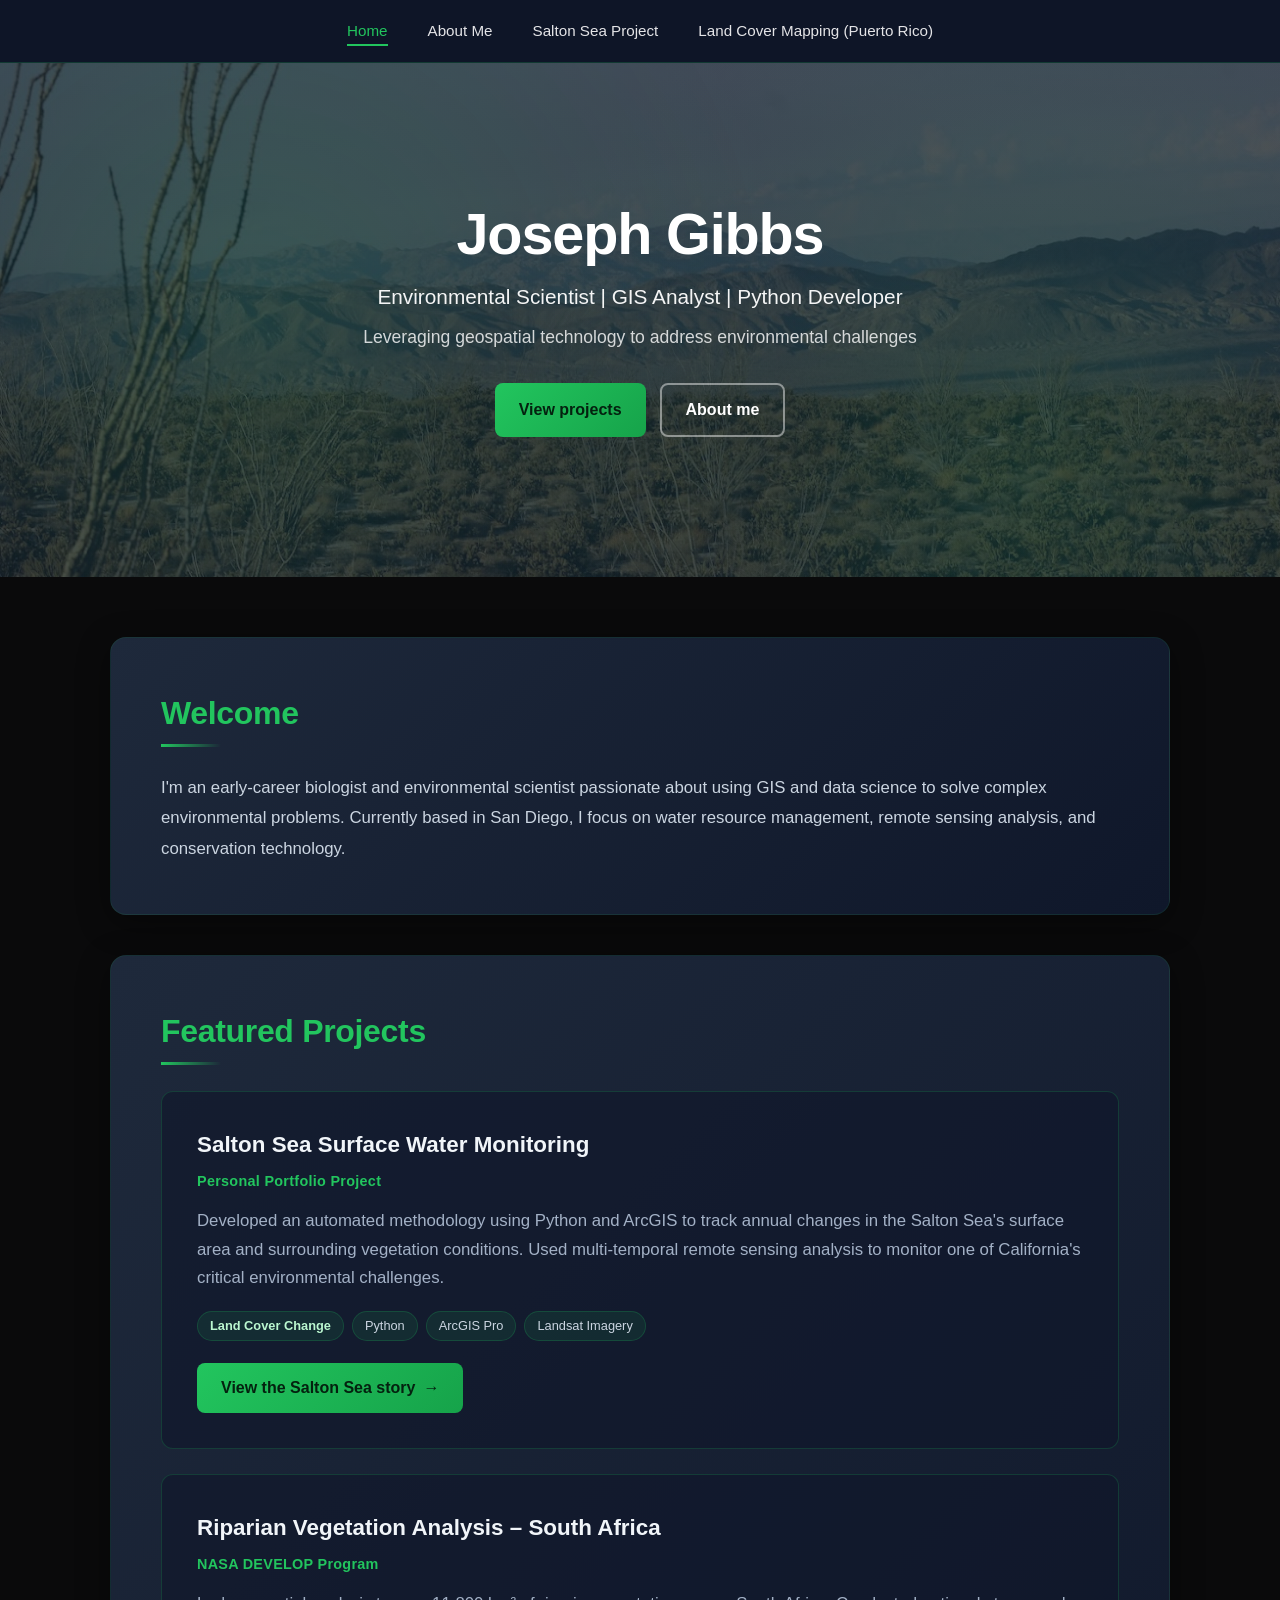
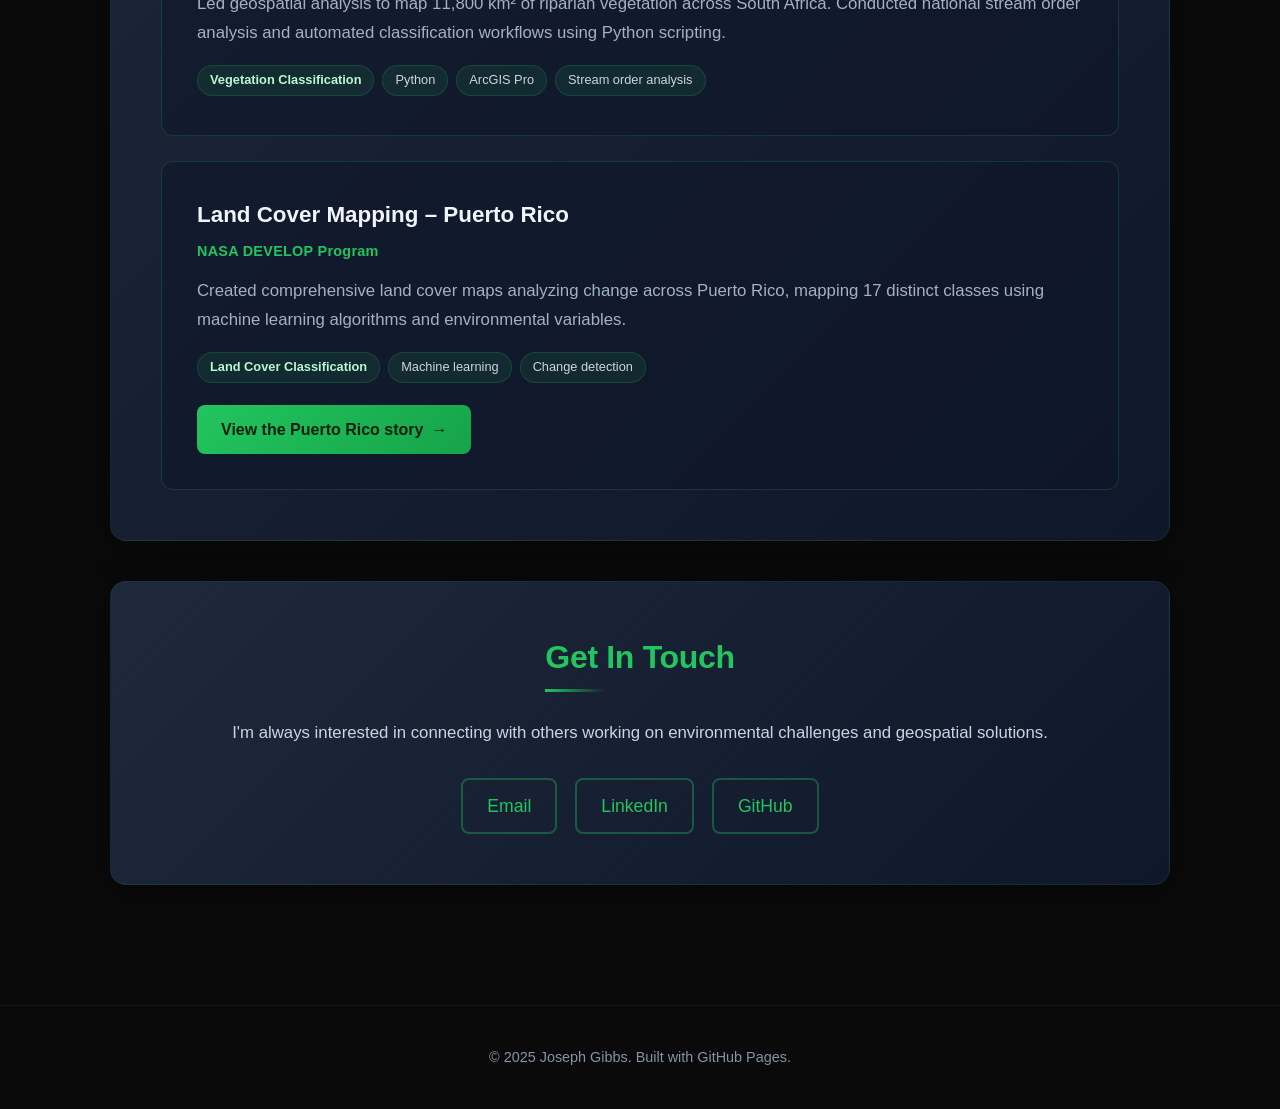
==== commit ee4b4a7b: "Update project highlights in index.html" ====
--- a/index.html
+++ b/index.html
@@ -52,10 +52,10 @@
                 <p class="org">Personal Portfolio Project</p>
                 <p>Developed an automated methodology using Python and ArcGIS to track annual changes in the Salton Sea's surface area and surrounding vegetation conditions. Used multi-temporal remote sensing analysis to monitor one of California's critical environmental challenges.</p>
                 <ul class="chips" aria-label="Project highlights">
-                    <li class="stat">1984&ndash;2025 Landsat record</li>
+                    <li class="stat">Land Cover Change</li>
                     <li>Python</li>
                     <li>ArcGIS Pro</li>
-                    <li>NDWI</li>
+                    <li>Landsat Imagery</li>
                 </ul>
                 <a href="https://arcg.is/1CanWe5" class="project-link" target="_blank" rel="noopener noreferrer">View the Salton Sea story <span aria-hidden="true">&rarr;</span></a>
             </article>
@@ -65,7 +65,7 @@
                 <p class="org">NASA DEVELOP Program</p>
                 <p>Led geospatial analysis to map 11,800 km² of riparian vegetation across South Africa. Conducted national stream order analysis and automated classification workflows using Python scripting.</p>
                 <ul class="chips" aria-label="Project highlights">
-                    <li class="stat">11,800 km² mapped</li>
+                    <li class="stat">Vegetation Classification</li>
                     <li>Python</li>
                     <li>ArcGIS Pro</li>
                     <li>Stream order analysis</li>
@@ -77,7 +77,7 @@
                 <p class="org">NASA DEVELOP Program</p>
                 <p>Created comprehensive land cover maps analyzing change across Puerto Rico, mapping 17 distinct classes using machine learning algorithms and environmental variables.</p>
                 <ul class="chips" aria-label="Project highlights">
-                    <li class="stat">17 land cover classes</li>
+                    <li class="stat">Land Cover Classification</li>
                     <li>Machine learning</li>
                     <li>Change detection</li>
                 </ul>
--- a/style.css
+++ b/style.css
@@ -0,0 +1,199 @@
+/* Shared styles for index.html and about.html */
+:root {
+  --bg: #0a0a0b;
+  --panel-1: #1e293b;
+  --panel-2: #0f172a;
+  --card: rgba(15, 23, 42, .6);
+  --text: #e4e4e7;
+  --text-soft: #cbd5e1;
+  --text-muted: #a3b1c6;      /* lighter than before for better contrast */
+  --text-faint: #8493a8;
+  --green: #22c55e;
+  --green-dark: #16a34a;
+  --line: rgba(34, 197, 94, .2);
+  --line-soft: rgba(34, 197, 94, .1);
+  --radius: 14px;
+}
+
+* { margin: 0; padding: 0; box-sizing: border-box; }
+html { scroll-behavior: smooth; }
+@media (prefers-reduced-motion: reduce) { html { scroll-behavior: auto; } * { transition: none !important; animation: none !important; } }
+
+body {
+  font-family: 'Inter', -apple-system, BlinkMacSystemFont, 'Segoe UI', Roboto, sans-serif;
+  line-height: 1.6; color: var(--text); background: var(--bg);
+  -webkit-font-smoothing: antialiased;
+}
+img { max-width: 100%; }
+[id] { scroll-margin-top: 84px; }   /* keeps headings clear of the sticky nav */
+
+/* ---- accessibility helpers ---- */
+.skip-link {
+  position: absolute; left: 12px; top: -60px; z-index: 200;
+  background: var(--green); color: #052e14; font-weight: 600;
+  padding: 10px 16px; border-radius: 8px; text-decoration: none;
+}
+.skip-link:focus { top: 12px; }
+a:focus-visible, button:focus-visible {
+  outline: 3px solid var(--green); outline-offset: 3px; border-radius: 6px;
+}
+
+/* ---- nav ---- */
+nav {
+  background: rgba(15, 23, 42, .95);
+  -webkit-backdrop-filter: blur(10px); backdrop-filter: blur(10px);
+  padding: 18px 0; position: sticky; top: 0; z-index: 100;
+  border-bottom: 1px solid var(--line);
+}
+nav ul { list-style: none; display: flex; justify-content: center; flex-wrap: wrap; gap: 14px 40px; padding: 0 20px; }
+nav a {
+  color: var(--text); text-decoration: none; font-weight: 500; font-size: .95em;
+  transition: color .3s ease; position: relative; padding: 4px 0;
+}
+nav a::after {
+  content: ''; position: absolute; bottom: -3px; left: 0; width: 0; height: 2px;
+  background: var(--green); transition: width .3s ease;
+}
+nav a:hover, nav a[aria-current="page"] { color: var(--green); }
+nav a:hover::after, nav a[aria-current="page"]::after { width: 100%; }
+
+/* ---- headers ---- */
+header.hero {
+  background: linear-gradient(rgba(15, 23, 42, .72), rgba(15, 23, 42, .78)), url('IMG_2458.jpg') center / cover no-repeat;
+  background-color: var(--panel-2);       /* fallback if the photo fails to load */
+  background-attachment: fixed;
+  color: #fff; padding: 140px 20px; text-align: center; position: relative; overflow: hidden;
+}
+header.hero::before, .page-header::before {
+  content: ''; position: absolute; inset: 0; pointer-events: none;
+  background: radial-gradient(circle at 20% 50%, rgba(34, 197, 94, .15) 0%, transparent 50%),
+              radial-gradient(circle at 80% 80%, rgba(34, 197, 94, .15) 0%, transparent 50%);
+}
+header.hero > * { position: relative; }
+header.hero h1 { font-size: clamp(2.4em, 6vw, 3.6em); margin-bottom: 14px; font-weight: 700; letter-spacing: -.02em; line-height: 1.1; }
+header.hero .role { font-size: 1.3em; opacity: .95; font-weight: 300; margin-bottom: 10px; }
+header.hero .tagline { font-size: 1.1em; opacity: .8; font-weight: 300; max-width: 700px; margin: 0 auto; }
+.hero-actions { display: flex; gap: 14px; justify-content: center; flex-wrap: wrap; margin-top: 32px; }
+
+.page-header {
+  background: linear-gradient(135deg, #0f172a 0%, #1e293b 50%, #0f4c3a 100%);
+  color: #fff; padding: 80px 20px; text-align: center; position: relative; overflow: hidden;
+}
+.page-header h1 { font-size: clamp(2em, 5vw, 2.6em); position: relative; font-weight: 700; letter-spacing: -.02em; }
+.page-header p { position: relative; opacity: .8; margin-top: 8px; }
+
+/* ---- layout ---- */
+.container { max-width: 1100px; margin: 0 auto; padding: 20px; }
+section {
+  background: linear-gradient(135deg, var(--panel-1) 0%, var(--panel-2) 100%);
+  margin: 40px 0; padding: 50px; border-radius: 16px;
+  border: 1px solid var(--line-soft); box-shadow: 0 8px 32px rgba(0, 0, 0, .4);
+}
+h2 {
+  color: var(--green); margin-bottom: 34px; font-size: 2em; font-weight: 700;
+  letter-spacing: -.01em; position: relative; display: inline-block;
+}
+h2::after {
+  content: ''; position: absolute; bottom: -8px; left: 0; width: 60px; height: 3px;
+  background: linear-gradient(90deg, var(--green), transparent);
+}
+section p { color: var(--text-soft); line-height: 1.8; font-size: 1.05em; margin-bottom: 15px; }
+section p:last-child { margin-bottom: 0; }
+section a:not(.btn):not(.project-link) { color: var(--green); text-underline-offset: 3px; }
+section a:not(.btn):not(.project-link):hover { color: #4ade80; }
+
+/* ---- buttons ---- */
+.btn, .project-link {
+  display: inline-flex; align-items: center; gap: 8px; text-decoration: none;
+  padding: 12px 24px; border-radius: 8px; font-weight: 600;
+  transition: transform .3s ease, box-shadow .3s ease, background .3s ease;
+}
+.btn-primary, .project-link { background: linear-gradient(135deg, var(--green), var(--green-dark)); color: #04210f; }
+.btn-primary:hover, .project-link:hover { transform: translateY(-2px); box-shadow: 0 8px 24px rgba(34, 197, 94, .4); }
+.btn-ghost { color: #fff; border: 2px solid rgba(255, 255, 255, .45); }
+.btn-ghost:hover { background: rgba(255, 255, 255, .12); border-color: #fff; transform: translateY(-2px); }
+
+/* ---- project cards (home) ---- */
+.project-card {
+  background: var(--card); padding: 35px; margin-bottom: 25px; border-radius: 12px;
+  border: 1px solid var(--line); transition: transform .3s ease, border-color .3s ease, box-shadow .3s ease;
+  position: relative; overflow: hidden;
+}
+.project-card:last-child { margin-bottom: 0; }
+.project-card::before {
+  content: ''; position: absolute; top: 0; left: 0; width: 4px; height: 100%;
+  background: linear-gradient(180deg, var(--green), var(--green-dark));
+  transform: scaleY(0); transition: transform .3s ease;
+}
+.project-card:hover, .project-card:focus-within { transform: translateX(8px); border-color: rgba(34, 197, 94, .4); box-shadow: 0 12px 40px rgba(34, 197, 94, .2); }
+.project-card:hover::before, .project-card:focus-within::before { transform: scaleY(1); }
+.project-card h3 { color: #f1f5f9; margin-bottom: 6px; font-size: 1.4em; font-weight: 600; }
+.project-card .org { color: var(--green); font-weight: 600; font-size: .9em; letter-spacing: .02em; margin-bottom: 14px !important; }
+.project-card p { color: var(--text-muted); line-height: 1.7; }
+.chips { display: flex; flex-wrap: wrap; gap: 8px; margin: 18px 0 4px; list-style: none; }
+.chips li {
+  font-size: .8em; font-weight: 500; color: var(--text-soft);
+  padding: 4px 12px; border-radius: 999px; background: rgba(34, 197, 94, .1); border: 1px solid var(--line);
+}
+.chips li.stat { color: #bbf7d0; font-weight: 600; }
+.project-link { margin-top: 18px; }
+
+/* ---- contact ---- */
+.contact { text-align: center; }
+.contact-links { display: flex; justify-content: center; gap: 18px; margin-top: 30px; flex-wrap: wrap; }
+.contact-links a {
+  color: var(--green); text-decoration: none; font-size: 1.1em; font-weight: 500;
+  padding: 12px 24px; border: 2px solid rgba(34, 197, 94, .35); border-radius: 8px;
+  transition: background .3s ease, border-color .3s ease, transform .3s ease;
+}
+.contact-links a:hover { background: rgba(34, 197, 94, .1); border-color: var(--green); transform: translateY(-2px); }
+
+/* ---- about page ---- */
+.resume-row { text-align: center; margin-top: 28px; }
+.timeline { position: relative; }
+.experience-item { margin-bottom: 35px; padding-bottom: 35px; border-bottom: 1px solid var(--line-soft); }
+.experience-item:last-child { border-bottom: none; margin-bottom: 0; padding-bottom: 0; }
+.experience-item h3 { color: #f1f5f9; font-size: 1.3em; margin-bottom: 6px; }
+.experience-meta { color: var(--green); font-size: .95em; font-weight: 600; }
+.experience-date { color: var(--text-muted); font-size: .9em; margin-bottom: 14px; }
+.experience-item ul, .skill-category ul { list-style: none; }
+.experience-item li { color: var(--text-soft); padding: 7px 0 7px 25px; position: relative; line-height: 1.7; }
+.experience-item li::before, .skill-category li::before { content: '▹'; position: absolute; left: 0; color: var(--green); }
+
+.education-grid { display: grid; grid-template-columns: repeat(auto-fit, minmax(280px, 1fr)); gap: 22px; }
+.education-item { background: var(--card); border: 1px solid var(--line); border-radius: 12px; padding: 24px; }
+.education-item h3 { color: #f1f5f9; font-size: 1.2em; margin-bottom: 4px; }
+.education-meta { color: var(--green); font-size: .95em; font-weight: 600; margin-bottom: 8px; }
+.education-details { color: var(--text-muted); font-size: .95em; line-height: 1.6; }
+
+.skills-grid { display: grid; grid-template-columns: repeat(auto-fit, minmax(280px, 1fr)); gap: 25px; }
+.skill-category {
+  background: var(--card); padding: 25px; border-radius: 12px; border: 1px solid var(--line);
+  transition: transform .3s ease, border-color .3s ease, box-shadow .3s ease;
+}
+.skill-category:hover { transform: translateY(-5px); border-color: rgba(34, 197, 94, .5); box-shadow: 0 8px 24px rgba(34, 197, 94, .15); }
+.skill-category h3 { color: var(--green); margin-bottom: 12px; font-size: 1.2em; font-weight: 600; }
+.skill-category li { padding: 7px 0 7px 20px; color: var(--text-muted); position: relative; }
+
+/* ---- footer ---- */
+footer {
+  text-align: center; padding: 40px 20px; color: var(--text-faint); font-size: .9em;
+  border-top: 1px solid var(--line-soft); margin-top: 60px;
+}
+footer a { color: var(--text-muted); }
+
+/* ---- small screens ---- */
+@media (max-width: 768px) {
+  header.hero { padding: 100px 20px; background-attachment: scroll; }  /* "fixed" backgrounds break on iOS */
+  .page-header { padding: 60px 20px; }
+  section { padding: 30px 22px; margin: 28px 0; }
+  .project-card { padding: 26px 22px; }
+  .project-card:hover, .project-card:focus-within { transform: none; }
+  nav ul { gap: 10px 22px; }
+  h2 { font-size: 1.7em; }
+}
+@media print {
+  nav, .hero-actions, .skip-link { display: none; }
+  body, section { background: #fff; color: #000; box-shadow: none; }
+  h2, a { color: #000; }
+}
